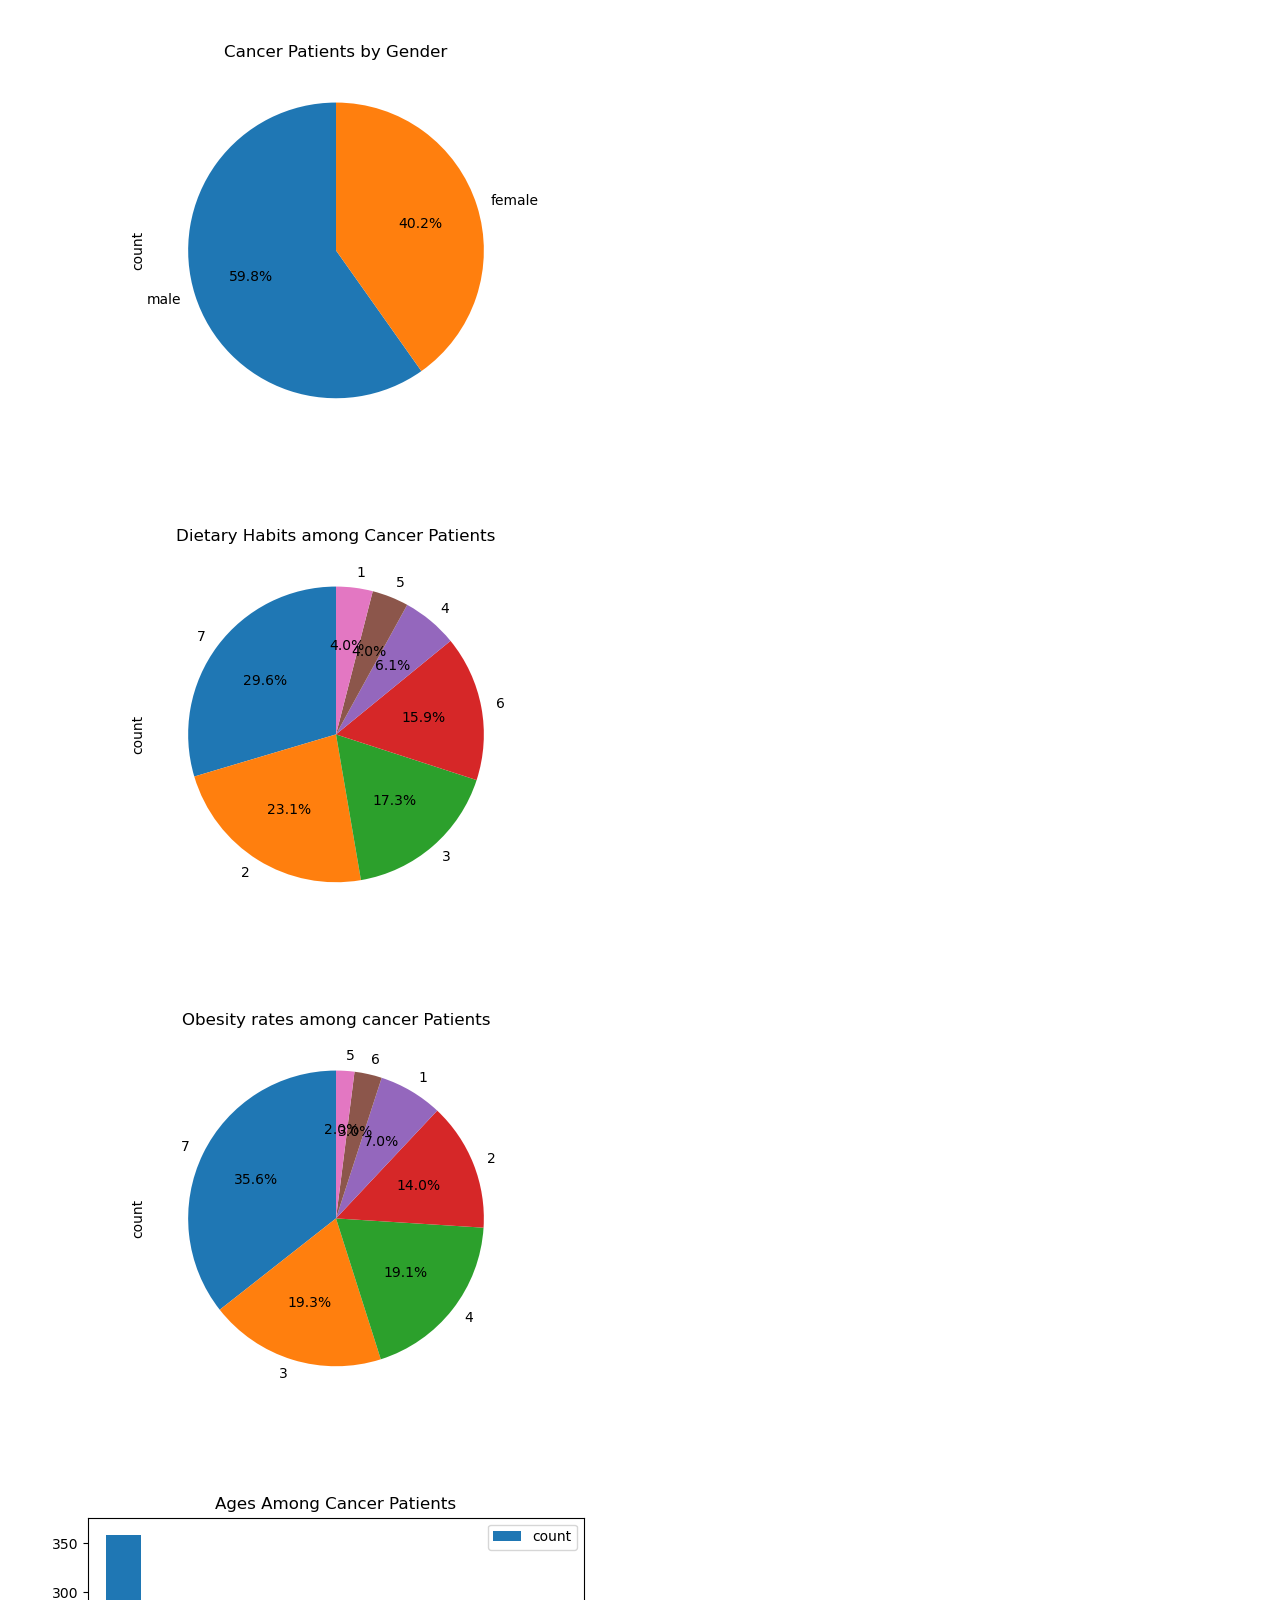
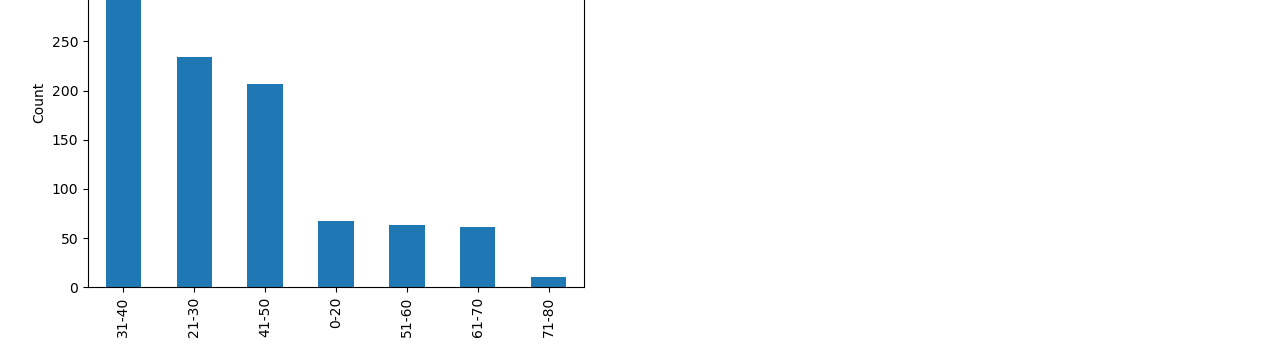
==== javascript_code/dashboard.html @ c2acffba "dashboard files updated" ====
<!DOCTYPE html>
<html lang="en">

<head>
    <meta charset="UTF-8">
    <meta name="viewport" content="width=device-width, initial-scale=1.0">
    <meta http-equiv="X-UA-Compatible" content="ie=edge">
    <title>Cancer rates</title>
    <style>
        .image-container {
            display: flex;
            justify-content: space-between;
            gap: 10px; 
        }
        .image-container img {
            max-width: 100%;
            height: auto;
        }
    </style>
</head>


<body>
    <div class="pie_charts">
        <img src="../images/Cancer_Patients_by_Gender.png">
        <img src="../images/dietary_habits.png">
        <img src="../images/Obesity_rates.png">
    </div>
    <div class="bar_chart">
        <img src="../images/bargraph_age_range.png">
    </div>
</body>

</html>
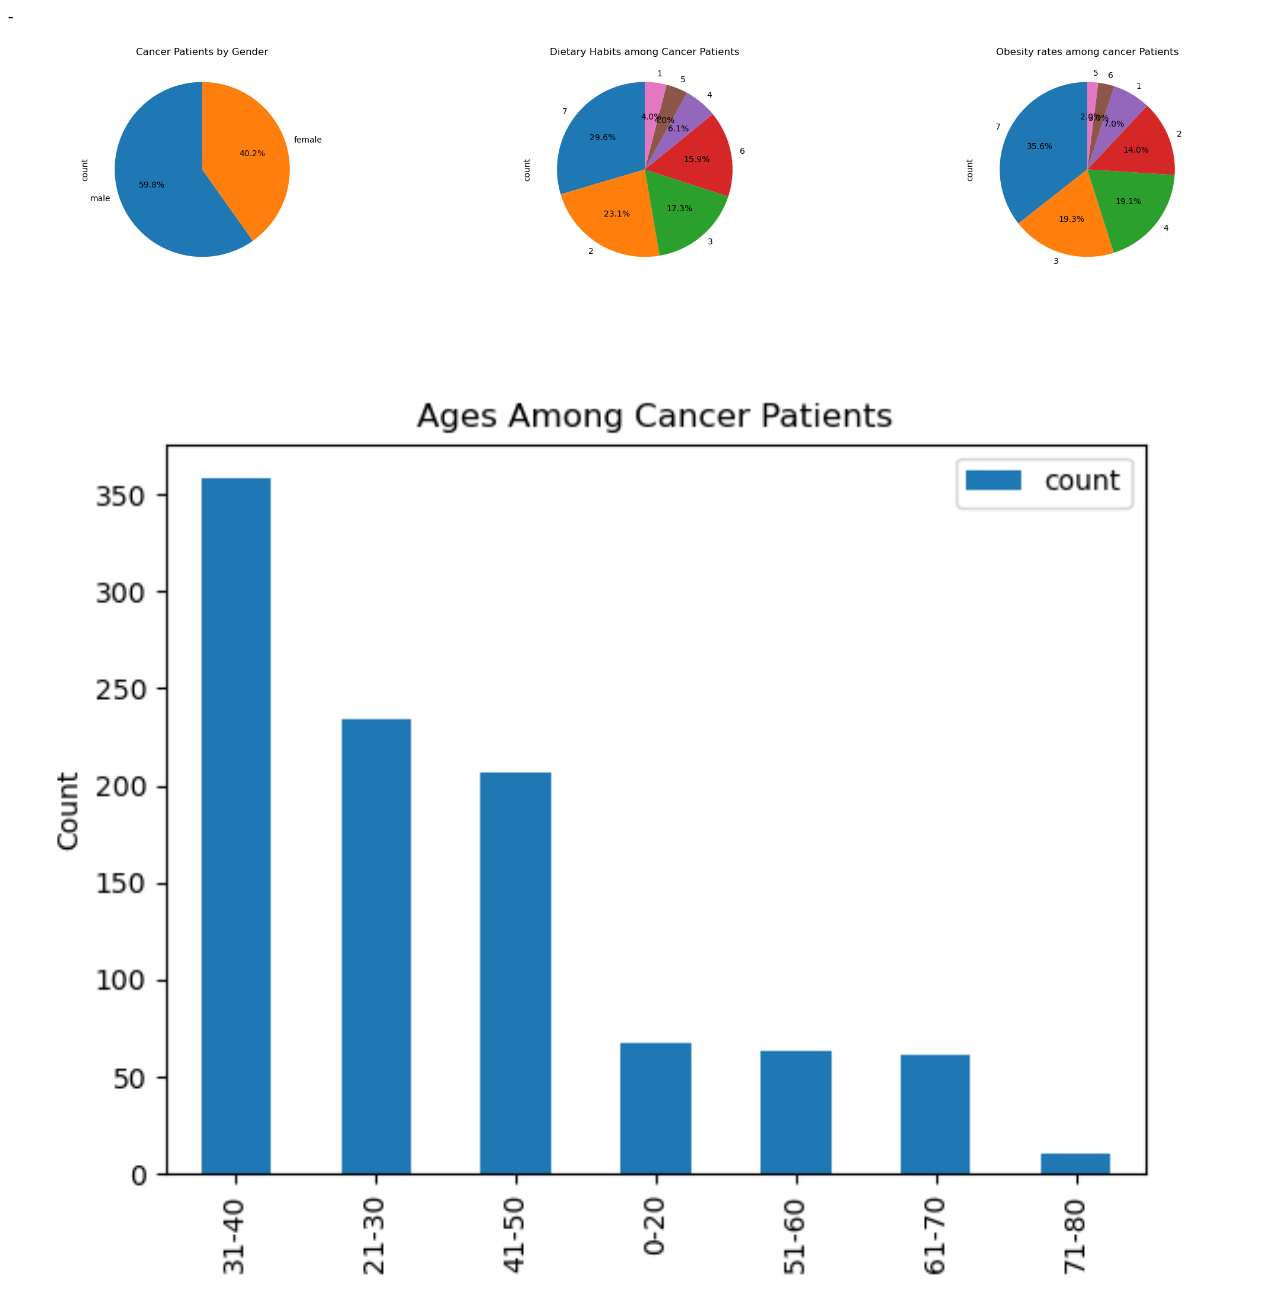
==== commit f4480819: "updated changes to html dashboard" ====
--- a/javascript_code/dashboard.html
+++ b/javascript_code/dashboard.html
@@ -7,27 +7,37 @@
     <meta http-equiv="X-UA-Compatible" content="ie=edge">
     <title>Cancer rates</title>
     <style>
+        .chart-container {
+            width: 100%;
+        }
         .image-container {
             display: flex;
             justify-content: space-between;
-            gap: 10px; 
+            gap: 10px;
+        }
+        .bar-chart-container {
+            margin-top: 20px;
         }
         .image-container img {
-            max-width: 100%;
+            max-width: 30%;
             height: auto;
         }
-    </style>
+        .bar-chart-container img {
+            width: 100%;
+            height: auto;
+            object-fit: cover;
+        }
+    </style>   
 </head>
 
-
-<body>
-    <div class="pie_charts">
-        <img src="../images/Cancer_Patients_by_Gender.png">
-        <img src="../images/dietary_habits.png">
-        <img src="../images/Obesity_rates.png">
+<body>-
+    <div class="image-container">
+        <img src="../images/Cancer_Patients_by_Gender.png" alt="Cancer Patients by Gender">
+        <img src="../images/dietary_habits.png" alt="Dietary habits">
+        <img src="../images/Obesity_rates.png" alt="Obesity rates">
     </div>
-    <div class="bar_chart">
-        <img src="../images/bargraph_age_range.png">
+    <div class="bar-chart-container">
+        <img src="../images/bargraph_age_range.png" alt="Bar Chart">
     </div>
 </body>
 
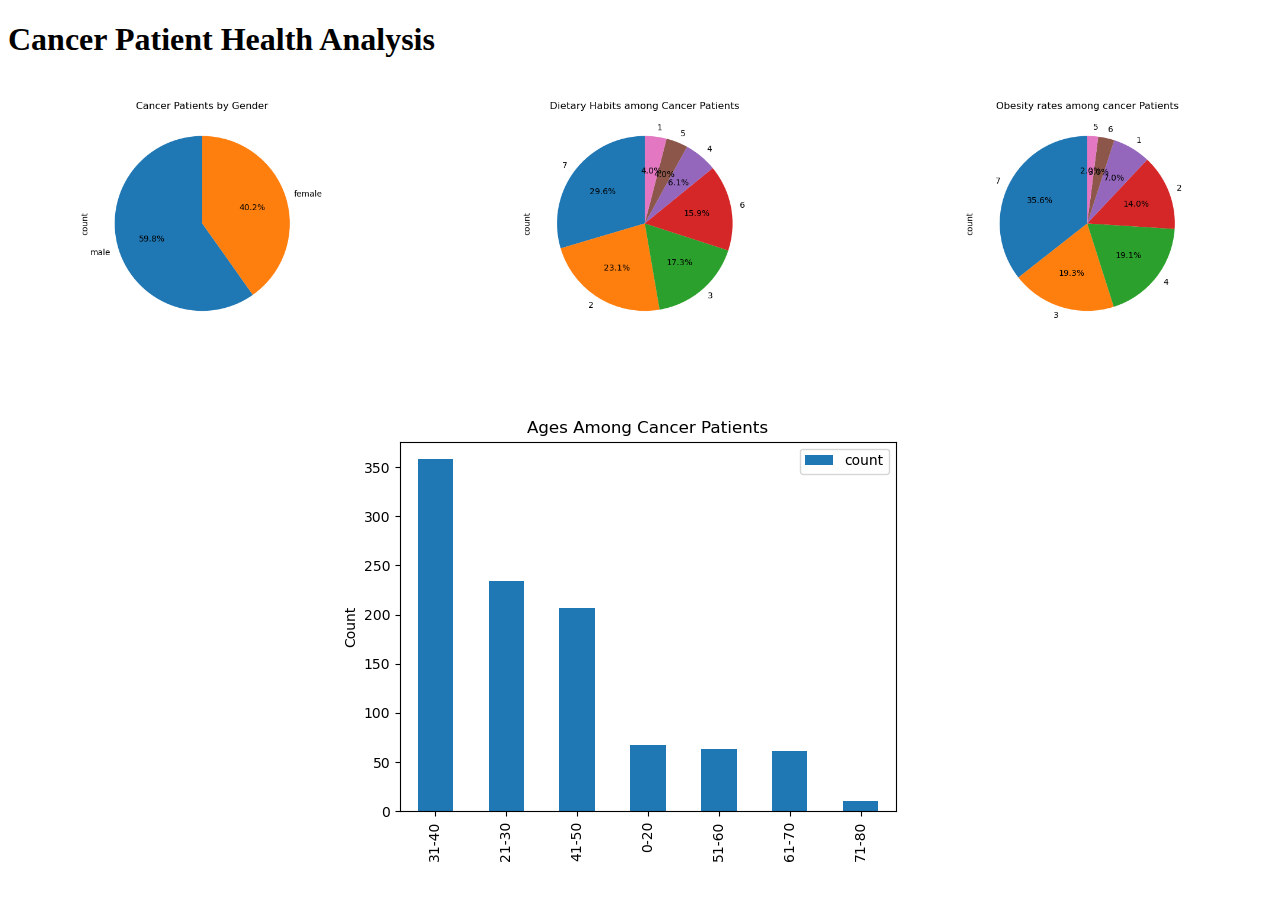
==== commit 3b233147: "updated changes to html file" ====
--- a/javascript_code/dashboard.html
+++ b/javascript_code/dashboard.html
@@ -6,39 +6,45 @@
     <meta name="viewport" content="width=device-width, initial-scale=1.0">
     <meta http-equiv="X-UA-Compatible" content="ie=edge">
     <title>Cancer rates</title>
+    <link href="https://cdn.jsdelivr.net/npm/bootstrap@5.3.2/dist/css/bootstrap.min.css" rel="stylesheet" integrity="sha384-T3c6CoIi6uLrA9TneNEoa7RxnatzjcDSCmG1MXxSR1GAsXEV/Dwwykc2MPK8M2HN" crossorigin="anonymous">
     <style>
-        .chart-container {
-            width: 100%;
-        }
+
         .image-container {
             display: flex;
             justify-content: space-between;
             gap: 10px;
         }
         .bar-chart-container {
+            display: flex;
+            justify-content: center;
             margin-top: 20px;
         }
         .image-container img {
             max-width: 30%;
             height: auto;
         }
-        .bar-chart-container img {
-            width: 100%;
-            height: auto;
-            object-fit: cover;
-        }
+
     </style>   
 </head>
+<body>
 
-<body>-
-    <div class="image-container">
-        <img src="../images/Cancer_Patients_by_Gender.png" alt="Cancer Patients by Gender">
-        <img src="../images/dietary_habits.png" alt="Dietary habits">
-        <img src="../images/Obesity_rates.png" alt="Obesity rates">
-    </div>
-    <div class="bar-chart-container">
-        <img src="../images/bargraph_age_range.png" alt="Bar Chart">
+    <div class="container">
+        <div class="row">
+            <div class="col-md-12 p-5 text-center bg-light">
+                <h1>Cancer Patient Health Analysis</h1>
+            </div>
+        </div>
+        <div class="image-container">
+            <img id="patients_by_gender" src="../images/Cancer_Patients_by_Gender.png" alt="Cancer Patients by Gender">
+            <img id="dietary_habits" src="../images/dietary_habits.png" alt="Dietary habits">
+            <img id="obesity_rates" src="../images/Obesity_rates.png" alt="Obesity rates">
+        </div>
+        <div class="bar-chart-container">
+            <img id="barChart" src="../images/bargraph_age_range.png" alt="Bar Chart">
+        </div>
     </div>
 </body>
 
+<script src="javacode.js"></script>
+
 </html>